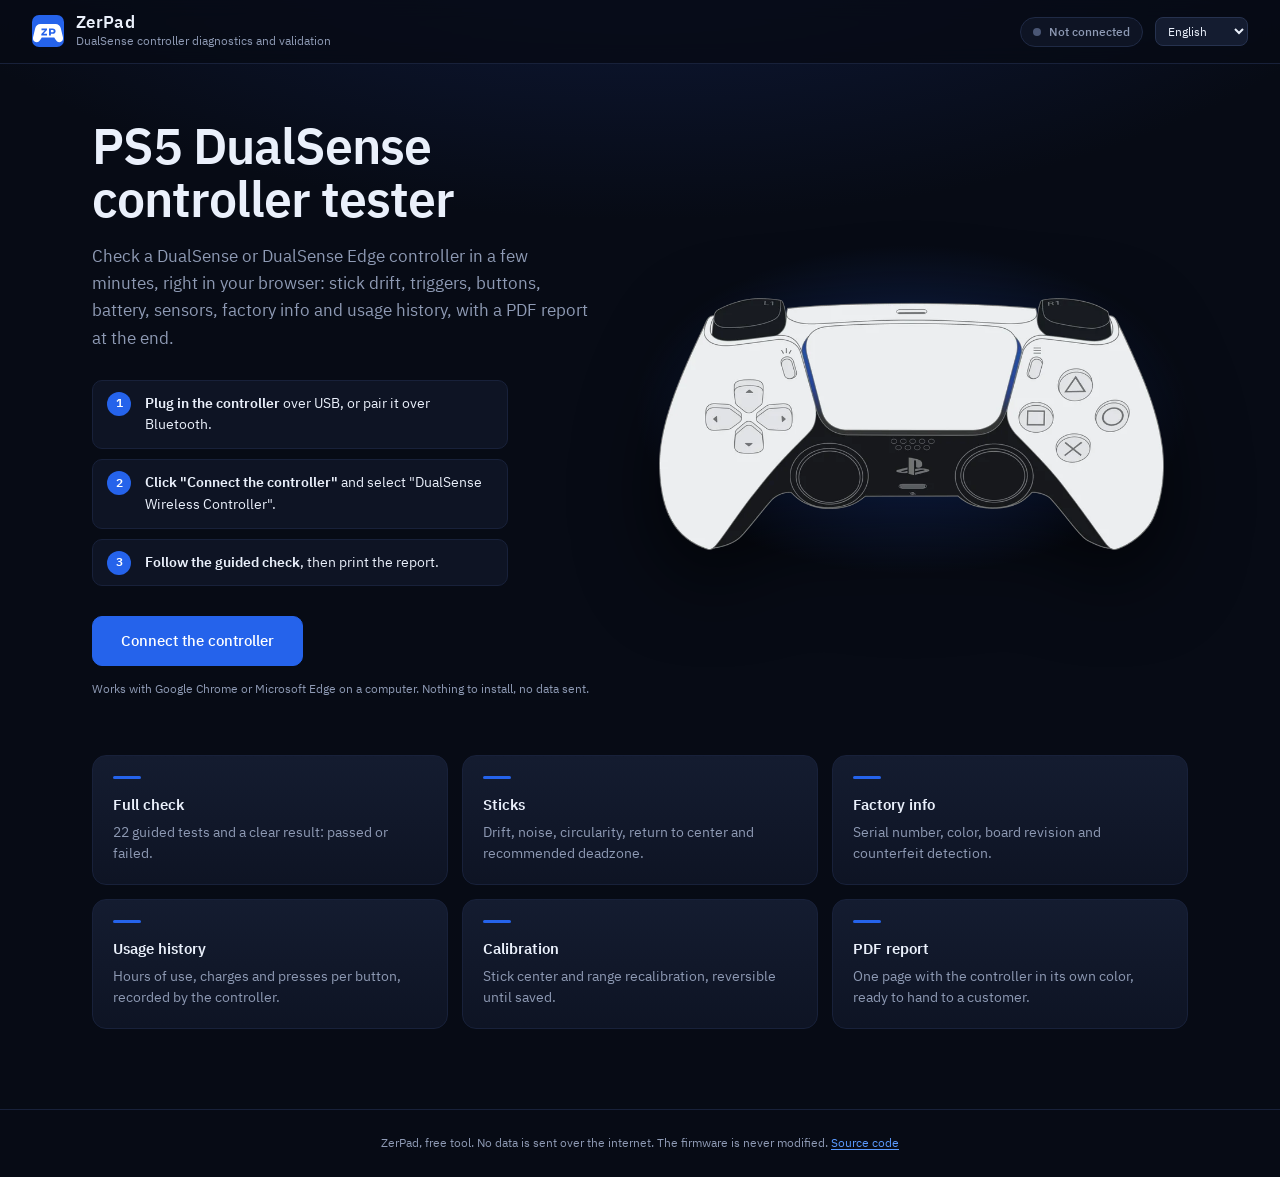
==== index.html @ 43927edc "Quick test for other controllers (Xbox, Switch Pro, generic) with their own button names, also in Ch" ====
<!doctype html>
<html lang="fr">
<head>
<meta charset="utf-8">
<meta name="viewport" content="width=device-width, initial-scale=1">
<title>ZerPad | Testeur de manette PS5 DualSense en ligne</title>
<meta name="description" content="Testez une manette PS5 DualSense ou DualSense Edge dans le navigateur : dérive des sticks (drift), gâchettes adaptatives, boutons, batterie, gyroscope, infos usine, historique d'usage, calibration et rapport PDF. Gratuit, sans installation.">
<meta name="theme-color" content="#070b15">
<link rel="canonical" href="https://anzher44.github.io/zerpad/">
<meta property="og:type" content="website">
<meta property="og:url" content="https://anzher44.github.io/zerpad/">
<meta property="og:title" content="ZerPad | Testeur de manette PS5 DualSense en ligne">
<meta property="og:description" content="Dérive des sticks, gâchettes, batterie, capteurs, infos usine, historique d'usage, calibration et rapport PDF, directement dans le navigateur.">
<meta property="og:image" content="https://anzher44.github.io/zerpad/og.png">
<meta property="og:locale" content="fr_FR">
<meta name="twitter:card" content="summary_large_image">
<script type="application/ld+json">
{
  "@context": "https://schema.org",
  "@type": "SoftwareApplication",
  "name": "ZerPad",
  "url": "https://anzher44.github.io/zerpad/",
  "description": "Browser tool to test, validate and recalibrate PS5 DualSense and DualSense Edge controllers: stick drift, adaptive triggers, buttons, battery, motion sensors, factory info, usage history and PDF report.",
  "applicationCategory": "UtilitiesApplication",
  "operatingSystem": "Windows, macOS, Linux, ChromeOS",
  "browserRequirements": "Google Chrome or Microsoft Edge with WebHID",
  "inLanguage": ["fr", "en"],
  "isAccessibleForFree": true,
  "offers": { "@type": "Offer", "price": "0", "priceCurrency": "EUR" },
  "license": "https://opensource.org/licenses/MIT",
  "codeRepository": "https://github.com/anzher44/zerpad"
}
</script>
<link rel="manifest" href="manifest.webmanifest">
<link rel="icon" href="icon.svg" type="image/svg+xml">
<link rel="apple-touch-icon" href="assets/icon-180.png">
<link rel="stylesheet" href="style.css">
<script>
// Hide the page until a non-French dictionary is applied, so the French text never flashes
(function () {
  var all = ['fr', 'en', 'es', 'de', 'it', 'pt'], l = null;
  try { l = localStorage.getItem('zerpad.lang') || localStorage.getItem('zherpad.lang'); } catch (e) { /* storage unavailable */ }
  if (all.indexOf(l) < 0) {
    l = 'en';
    var nav = navigator.languages && navigator.languages.length ? navigator.languages : [navigator.language || ''];
    for (var i = 0; i < nav.length; i++) { var c = String(nav[i]).slice(0, 2).toLowerCase(); if (all.indexOf(c) >= 0) { l = c; break; } }
  }
  if (l !== 'fr') {
    document.documentElement.classList.add('i18n-wait');
    setTimeout(function () { document.documentElement.classList.remove('i18n-wait'); }, 2000);
  }
})();
</script>
</head>
<body>
<header class="top">
  <div class="brand">
    <img class="logo" src="icon.svg" alt="" width="40" height="40">
    <div>
      <div class="name">ZerPad</div>
      <p class="sub">Diagnostic et validation de manette DualSense</p>
    </div>
  </div>
  <div class="conn">
    <span id="connStatus" class="pill off">Non connectée</span>
    <button id="btnConnect" class="primary">Connecter la manette</button>
    <select id="selLang" class="lang" aria-label="Langue / Language"></select>
    <button id="btnPowerOff" class="ghost" hidden>Éteindre</button>
    <button id="btnDisconnect" class="ghost" hidden>Déconnecter</button>
  </div>
</header>

<main>
<div id="unsupported" class="banner warn" hidden data-i18n-html>
  Votre navigateur ne gère pas <b>WebHID</b>. Ouvrez cette page avec <b>Google Chrome</b> ou <b>Microsoft Edge</b> (ordinateur).
</div>
<section id="quick" class="card quick" hidden>
  <h2 id="qTitle">Test rapide sans WebHID</h2>
  <p id="qDesc" class="small">Ce navigateur permet seulement un test simple : boutons, sticks, gâchettes et vibration. Pour les infos usine, la batterie, la calibration et l'historique d'usage, utilisez Chrome ou Edge sur ordinateur.</p>
  <p id="qStatus" class="qstatus"></p>
  <div class="qgrid">
    <div class="qcol"><canvas id="qStickL" class="qstick"></canvas><div class="small">Stick gauche <span id="qValL" class="mono"></span></div></div>
    <div class="qcol"><canvas id="qStickR" class="qstick"></canvas><div class="small">Stick droit <span id="qValR" class="mono"></span></div></div>
    <div class="qcol qtrig">
      <div class="small"><span id="qL2n">L2</span> <span id="qL2v" class="mono"></span></div><div class="qbar"><i id="qL2"></i></div>
      <div class="small"><span id="qR2n">R2</span> <span id="qR2v" class="mono"></span></div><div class="qbar"><i id="qR2"></i></div>
    </div>
  </div>
  <div id="qButtons" class="qbuttons"></div>
  <p id="qCount" class="small"></p>
  <p id="qCirc" class="small"></p>
  <div class="qactions">
    <button id="qDrift">Mesurer la dérive (3 s)</button>
    <button id="qRumble">Tester la vibration</button>
    <button id="qClear" class="ghost">Effacer les traces</button>
  </div>
  <p id="qDriftRes" class="small" aria-live="polite"></p>
  <p id="qRumbleRes" class="small" aria-live="polite"></p>
</section>
<section id="welcome">
  <div class="wl-main">
    <div class="wl-text">
      <h1>Testeur de manette PS5 DualSense</h1>
      <p class="lead">Vérifiez une manette DualSense ou DualSense Edge en quelques minutes, directement dans le navigateur : dérive des sticks, gâchettes, boutons, batterie, capteurs, infos usine et historique d'usage, avec un rapport PDF à la fin.</p>
      <ol class="steps">
        <li data-i18n-html><b>Branchez la manette</b> en USB, ou appairez-la en Bluetooth.</li>
        <li data-i18n-html><b>Cliquez sur « Connecter la manette »</b> et choisissez « DualSense Wireless Controller ».</li>
        <li data-i18n-html><b>Suivez le contrôle guidé</b>, puis imprimez le rapport.</li>
      </ol>
      <button id="btnConnect2" class="primary big">Connecter la manette</button>
      <p class="small">Fonctionne avec Google Chrome ou Microsoft Edge sur ordinateur. Rien à installer, aucune donnée envoyée.</p>
    </div>
    <img class="wl-img" src="assets/controllers/00.webp" alt="Manette DualSense" width="440" height="245">
  </div>
  <div class="features">
    <div><h2>Contrôle complet</h2><p>22 tests guidés et un verdict clair : validée ou non validée.</p></div>
    <div><h2>Sticks</h2><p>Dérive, bruit, circularité, retour au centre et zone morte conseillée.</p></div>
    <div><h2>Infos usine</h2><p>Numéro de série, couleur, carte mère et détection des contrefaçons.</p></div>
    <div><h2>Historique d'usage</h2><p>Heures d'utilisation, charges et appuis par bouton, enregistrés par la manette.</p></div>
    <div><h2>Calibration</h2><p>Recalibrage du centre et de l'amplitude des sticks, réversible jusqu'à la sauvegarde.</p></div>
    <div><h2>Rapport PDF</h2><p>Une page avec la manette dans sa couleur, prête à remettre à un client.</p></div>
  </div>
</section>
<div id="seenBefore" class="banner info" hidden></div>
<div id="cloneWarn" class="banner bad" hidden></div>
<div id="bthint" class="banner warn" hidden data-i18n-html>
  Connexion <b>Bluetooth</b> détectée : tout fonctionne sauf les tests audio (haut-parleur / micro), qui exigent l'USB.
</div>

<aside class="side">
<nav class="tabs" role="tablist">
  <button class="tab active" role="tab" aria-selected="true" aria-controls="tab-info" data-tab="info">Manette</button>
  <button class="tab" role="tab" aria-selected="false" aria-controls="tab-val" data-tab="val">Contrôle</button>
  <button class="tab" role="tab" aria-selected="false" aria-controls="tab-live" data-tab="live">Entrées</button>
  <button class="tab" role="tab" aria-selected="false" aria-controls="tab-out" data-tab="out">Sorties</button>
  <button class="tab" role="tab" aria-selected="false" aria-controls="tab-games" data-tab="games">Jeux</button>
  <button class="tab" role="tab" aria-selected="false" aria-controls="tab-cal" data-tab="cal">Calibration</button>
  <button class="tab tab-aside" role="tab" aria-selected="false" aria-controls="tab-raw" data-tab="raw">Données brutes</button>
</nav>
<div id="sideDev" class="side-dev" aria-live="polite"></div>
</aside>

<div class="workspace">
<!-- Infos -->
<section role="tabpanel" id="tab-info" class="panel active">
  <header class="ph"><span class="ph-n">01</span><h1>Manette</h1></header>
  <div class="card hero">
    <img id="padImg" class="hero-img idle" src="assets/controllers/00.webp" alt="" width="440" height="245">
    <div class="hero-info">
      <div id="h-model" class="hero-model">Aucune manette connectée</div>
      <div id="h-color" class="hero-color"></div>
      <dl id="h-facts" class="hero-facts"></dl>
      <button id="btnStartCheck" class="primary">Démarrer le contrôle</button>
    </div>
  </div>
  <div class="grid2">
    <div class="card">
      <h2>Identité de la manette</h2>
      <table class="kv" id="infoTable"><tbody>
        <tr><th>Modèle</th><td id="i-model">-</td></tr>
        <tr><th>Nom USB/BT</th><td id="i-name">-</td></tr>
        <tr><th>VID : PID</th><td id="i-vidpid">-</td></tr>
        <tr><th>Connexion</th><td id="i-conn">-</td></tr>
        <tr><th>Adresse MAC</th><td id="i-mac">-</td></tr>
        <tr><th>Version firmware</th><td id="i-fw">-</td></tr>
        <tr><th>Version mise à jour</th><td id="i-upd">-</td></tr>
        <tr><th>Version matérielle</th><td id="i-hw">-</td></tr>
        <tr><th>Date de compilation FW</th><td id="i-build">-</td></tr>
        <tr><th>Type FW / série SW</th><td id="i-fwtype">-</td></tr>
        <tr><th>Autres firmwares</th><td id="i-fwextra" class="mono small">-</td></tr>
      </tbody></table>
    </div>
    <div class="card">
      <h2>État en direct</h2>
      <table class="kv"><tbody>
        <tr><th>Batterie</th><td><div class="bat"><div id="batFill"></div></div> <span id="i-bat">-</span></td></tr>
        <tr><th>Charge</th><td id="i-charge">-</td></tr>
        <tr><th>Prise jack</th><td id="i-jack">-</td></tr>
        <tr><th>Port USB-C</th><td id="i-usb">-</td></tr>
        <tr><th>Fréquence des rapports</th><td id="i-rate">-</td></tr>
        <tr><th>Mode de rapport</th><td id="i-mode">-</td></tr>
        <tr><th>Horodatage capteurs</th><td id="i-ts">-</td></tr>
      </tbody></table>
      <h3>Calibration usine (IMU)</h3>
      <table class="kv small"><tbody id="calibBody"><tr><td>-</td></tr></tbody></table>
    </div>
  </div>
  <div class="grid2">
    <div class="card">
      <h2>Infos usine <span class="small">(lecture seule)</span></h2>
      <table class="kv"><tbody id="factoryBody"><tr><td class="small">Connectez une manette…</td></tr></tbody></table>
    </div>
    <div class="card">
      <h2>Historique d'usage <span class="small">(compteurs enregistrés dans la manette)</span></h2>
      <div id="telemetryBox" class="small">Connectez une manette…</div>
    </div>
  </div>
</section>

<!-- Inputs -->
<section role="tabpanel" id="tab-live" class="panel">
  <header class="ph"><span class="ph-n">03</span><h1>Entrées</h1></header>
  <div class="grid3">
    <div class="card">
      <h2>Boutons</h2>
      <div id="btnGrid" class="btngrid"></div>
      <p id="chatterTxt" class="small">Rebonds de boutons : aucun</p>
    </div>
    <div class="card">
      <h2>Sticks</h2>
      <div class="sticks">
        <figure><canvas id="cvL" width="220" height="220"></canvas><figcaption>Gauche <span id="txL" class="mono"></span></figcaption></figure>
        <figure><canvas id="cvR" width="220" height="220"></canvas><figcaption>Droit <span id="txR" class="mono"></span></figcaption></figure>
      </div>
      <button id="btnClearTrace" class="ghost small">Effacer les traces</button>
    </div>
    <div class="card">
      <h2>Gâchettes analogiques</h2>
      <div class="trig"><label>L2</label><div class="bar"><div id="barL2"></div></div><span id="valL2" class="mono">0</span></div>
      <div class="trig"><label>R2</label><div class="bar"><div id="barR2"></div></div><span id="valR2" class="mono">0</span></div>
      <h2>Capteurs de mouvement</h2>
      <table class="kv small mono"><tbody>
        <tr><th>Gyro X (°/s)</th><td id="gx">-</td></tr>
        <tr><th>Gyro Y (°/s)</th><td id="gy">-</td></tr>
        <tr><th>Gyro Z (°/s)</th><td id="gz">-</td></tr>
        <tr><th>Accél X (g)</th><td id="ax">-</td></tr>
        <tr><th>Accél Y (g)</th><td id="ay">-</td></tr>
        <tr><th>Accél Z (g)</th><td id="az">-</td></tr>
        <tr><th>|Accél| (g)</th><td id="amag">-</td></tr>
      </tbody></table>
      <canvas id="cvMotion" width="320" height="110" class="wide"></canvas>
    </div>
  </div>
  <div class="card">
    <h2>Pavé tactile</h2>
    <canvas id="cvTouch" width="960" height="540" class="touch"></canvas>
    <p class="mono small" id="touchTxt">-</p>
  </div>
</section>

<!-- Outputs -->
<section role="tabpanel" id="tab-out" class="panel">
  <header class="ph"><span class="ph-n">04</span><h1>Sorties</h1></header>
  <div class="grid3">
    <div class="card">
      <h2>Vibrations</h2>
      <p class="small">Choisissez un réglage. La vibration s'arrête seule après 10 s, avec « Arrêter » ou en cliquant de nouveau sur le réglage.</p>
      <div class="seg grid-btns" id="rumbleSet">
        <button data-rumble="255,255">Forte, les deux moteurs</button>
        <button data-rumble="140,140">Moyenne, les deux moteurs</button>
        <button data-rumble="70,70">Légère, les deux moteurs</button>
        <button data-rumble="pulse">Pulsations</button>
        <button data-rumble="255,0">Gauche seule (moteur fort)</button>
        <button data-rumble="0,255">Droite seule (moteur fin)</button>
        <button data-rumble="ramp" class="stop">Montée progressive (0 à 100 % en 5 s)</button>
        <button data-rumble="0,0" class="stop">Arrêter</button>
      </div>
      <p id="rumbleStatus" class="small"></p>
    </div>
    <div class="card">
      <h2>Barre lumineuse &amp; LED</h2>
      <h3>Barre lumineuse</h3>
      <div class="seg chips"><button class="chip" data-color="255,0,0" style="--c:#ff2a2a" title="Rouge"></button><button class="chip" data-color="255,90,0" style="--c:#ff6a00" title="Orange"></button><button class="chip" data-color="255,200,0" style="--c:#ffd000" title="Jaune"></button><button class="chip" data-color="0,255,40" style="--c:#20e050" title="Vert"></button><button class="chip" data-color="0,220,255" style="--c:#16d6ff" title="Cyan"></button><button class="chip" data-color="0,40,255" style="--c:#2a55ff" title="Bleu"></button><button class="chip" data-color="140,0,255" style="--c:#9b30ff" title="Violet"></button><button class="chip" data-color="255,0,140" style="--c:#ff2d9a" title="Rose"></button><button class="chip" data-color="255,255,255" style="--c:#ffffff" title="Blanc"></button><button class="chip off" data-color="0,0,0" title="Éteinte"></button><button class="cycle" data-color="cycle">Cycle de couleurs</button></div>
      <h3>LED joueur</h3>
      <div class="seg"><button data-pled="0">Éteintes</button><button data-pled="4">1</button><button data-pled="10">2</button><button data-pled="21">3</button><button data-pled="27">4</button><button data-pled="31">Toutes</button></div>
      <h3>Luminosité LED joueur</h3>
      <div class="seg"><button data-bright="0">Forte</button><button data-bright="1">Moyenne</button><button data-bright="2">Faible</button></div>
      <h3>LED micro</h3>
      <div class="seg"><button data-mute="0">Éteinte</button><button data-mute="1">Allumée</button><button data-mute="2">Clignotante</button></div>
    </div>
    <div class="card">
      <h2>Gâchettes adaptatives</h2>
      <p class="small">Choisissez la gâchette puis un effet, puis appuyez sur la gâchette pour le sentir.</p>
      <h3>Gâchette</h3>
      <div class="seg"><button data-side="L">L2</button><button data-side="R">R2</button><button data-side="B" class="sel" aria-pressed="true">Les deux</button></div>
      <h3>Effet</h3>
      <div class="seg grid-btns">
        <button data-fx="soft">Résistance légère</button>
        <button data-fx="hard">Résistance forte</button>
        <button data-fx="weapon">Point dur (arme)</button>
        <button data-fx="vibration">Vibration</button>
        <button data-fx="bow">Arc (tension puis relâche)</button>
        <button data-fx="galloping">Galop</button>
        <button data-fx="machine">Machine (alternance)</button>
        <button data-fx="rigid">Rigide maximum</button>
        <button data-fx="off" class="stop">Aucun</button>
      </div>
    </div>
  </div>
  <div class="card">
    <h2>Audio (USB uniquement)</h2>
    <div class="seg">
      <button id="btnToneSpk">Son de test : haut-parleur</button>
      <button id="btnToneHp">Son de test : casque</button>
    </div>
    <p class="small">Généré par la manette elle-même, sans réglage audio.</p>
    <div class="row wrap">
      <button id="btnMic">Écouter le micro</button>
      <div class="bar micbar"><div id="micLevel"></div></div>
      <span id="audioStatus" class="small"></span>
    </div>
  </div>
</section>

<!-- Validation -->
<section role="tabpanel" id="tab-val" class="panel">
  <header class="ph"><span class="ph-n">02</span><h1>Contrôle</h1></header>
  <div class="card verdict-card">
    <div>
      <h2>Verdict</h2>
      <div id="verdict" class="verdict none">Aucun test lancé</div>
      <p class="small" id="verdictDetail"></p>
      <div class="progress" aria-hidden="true"><div id="verdictBar"></div></div>
    </div>
    <div class="actions">
      <button id="btnNextTest" class="primary">Aller au test suivant</button>
      <button id="btnResetTests" class="ghost">Recommencer</button>
      <button id="btnCopySummary" class="ghost">Copier le résumé</button>
      <button id="btnExportJson" class="ghost">Exporter JSON</button>
      <button id="btnCompare" class="ghost">Comparer avec un rapport</button>
      <input type="file" id="compareFile" accept=".json,application/json" hidden>
      <button id="btnPrint" class="ghost">Rapport PDF / imprimer</button>
    </div>
  </div>
  <div class="card">
    <label class="row">Nom / référence de la manette (pour le rapport) <input type="text" id="unitLabel" placeholder="ex. Manette 12, client Dupont"></label>
    <label class="row">Notes <input type="text" id="unitNotes" placeholder="état visuel, remarques…"></label>
  </div>
  <div id="testList" class="tests"></div>
  <div id="compareCard" class="card" hidden>
    <h2>Comparaison avant / après</h2>
    <p id="compareInfo" class="small"></p>
    <table class="kv cmp"><tbody id="compareBody"></tbody></table>
  </div>
  <div class="card">
    <h2>Historique (ce navigateur)</h2>
    <div id="history" class="small">-</div>
  </div>
</section>

<!-- Games -->
<section role="tabpanel" id="tab-games" class="panel">
  <header class="ph"><span class="ph-n">05</span><h1>Jeux</h1></header>
  <p class="small intro">Trois petits jeux pour prendre en main la manette et vérifier les commandes en conditions réelles. Les records restent dans ce navigateur.</p>
  <div class="grid3">
    <div class="card game">
      <h2>Réflexes</h2>
      <p class="small">Un symbole s'affiche : appuyez sur le bouton correspondant le plus vite possible. La barre lumineuse passe au vert ou au rouge, la manette vibre à chaque erreur.</p>
      <canvas id="gReactCv"></canvas>
      <div class="row"><button id="gReactStart" class="primary">Jouer</button></div>
      <p id="gReactStatus" class="gstatus"></p>
      <p id="gReactBest" class="small"></p>
    </div>
    <div class="card game">
      <h2>Cible</h2>
      <p class="small">Suivez le cercle avec le stick. Score : part du temps passé dans la cible. Les LED joueur indiquent le temps écoulé.</p>
      <canvas id="gTrackCv"></canvas>
      <div class="row"><button id="gTrackStart" class="primary">Jouer</button>
        <label class="row">Stick <select id="gTrackStick"><option value="L">Gauche</option><option value="R">Droit</option></select></label></div>
      <p id="gTrackStatus" class="gstatus"></p>
      <p id="gTrackBest" class="small"></p>
    </div>
    <div class="card game">
      <h2>Dosage</h2>
      <p class="small">Maintenez la gâchette dans la zone verte malgré la résistance de la gâchette adaptative. Un exercice de précision sur toute la course.</p>
      <canvas id="gDoseCv"></canvas>
      <div class="row"><button id="gDoseStart" class="primary">Jouer</button>
        <label class="row">Gâchette <select id="gDoseTrig"><option value="r2">R2</option><option value="l2">L2</option></select></label></div>
      <p id="gDoseStatus" class="gstatus"></p>
      <p id="gDoseBest" class="small"></p>
    </div>
  </div>
</section>

<!-- Calibration -->
<section role="tabpanel" id="tab-cal" class="panel">
  <header class="ph"><span class="ph-n">06</span><h1>Calibration</h1></header>
  <div class="card">
    <h2>Recalibration des sticks</h2>
    <p class="small" data-i18n-html>Corrige un <b>centre décalé</b> (dérive d'origine électrique) et une <b>amplitude incomplète</b>, comme le fait l'usine.
      Une calibration ne répare pas un stick physiquement usé ou sale : si la dérive revient, le module stick doit être nettoyé ou remplacé.</p>
    <div class="banner warn" data-i18n-html>
      Attention, cette opération écrit dans la manette. Les résultats restent <b>temporaires</b> (perdus à l'extinction) tant que vous ne cliquez pas
      sur « Sauvegarder définitivement ». Ne débranchez pas la manette pendant une étape. Utilisation à vos risques.
    </div>
    <h3>Conditions</h3>
    <ul id="calReq" class="reqs"><li class="small">Connectez une manette…</li></ul>
    <div class="row wrap">
      <button id="calRefresh" class="ghost small">Revérifier</button>
      <label class="row"><input type="checkbox" id="calAck"> J'ai compris : je ne débrancherai pas la manette pendant la calibration.</label>
    </div>
  </div>
  <div class="grid2">
    <div class="card">
      <h2>Mesure du centre</h2>
      <div class="sticks">
        <figure><canvas id="cvCalL" width="200" height="200"></canvas><figcaption>Gauche <span id="calTxL" class="mono"></span></figcaption></figure>
        <figure><canvas id="cvCalR" width="200" height="200"></canvas><figcaption>Droit <span id="calTxR" class="mono"></span></figcaption></figure>
      </div>
      <table class="kv small"><tbody id="calCompare"><tr><td>Aucune mesure.</td></tr></tbody></table>
      <button id="calMeasure" class="ghost">Mesurer le centre (sticks lâchés)</button>
    </div>
    <div class="card">
      <h2>Étapes</h2>
      <div id="calStep" class="calstep">Choisissez une calibration.</div>
      <div id="calActions" class="tact"></div>
      <h3>Changements</h3>
      <p id="calState" class="small">Aucun changement en cours.</p>
      <div class="tact">
        <button id="calSave" class="primary" disabled>Sauvegarder définitivement</button>
        <button id="calCancel" class="ghost" disabled>Annuler (redémarrer la manette)</button>
      </div>
    </div>
  </div>
</section>

<!-- Raw -->
<section role="tabpanel" id="tab-raw" class="panel">
  <header class="ph"><span class="ph-n">07</span><h1>Données brutes</h1></header>
  <div class="card">
    <h2>Dernier rapport d'entrée</h2>
    <pre id="rawInput" class="hex" tabindex="0">-</pre>
  </div>
  <div class="card">
    <h2>Rapports de fonctionnalité (feature reports)</h2>
    <pre id="rawFeature" class="hex" tabindex="0">-</pre>
  </div>
  <div class="card">
    <h2>Journal</h2>
    <pre id="log" class="hex log"></pre>
  </div>
</section>
</div>
</main>

<!-- Printable report -->
<section id="printReport" class="print-only"></section>

<footer class="foot small">
  ZerPad, outil libre. Aucune donnée n'est envoyée sur internet. Le firmware n'est jamais modifié.
  <a href="https://github.com/anzher44/zerpad">Code source</a>
</footer>

<script src="i18n.js"></script>
<script>I18N.init();</script>
<script src="dualsense.js"></script>
<script src="app.js"></script>
<script src="calibration.js"></script>
<script src="games.js"></script>
<script src="quick.js"></script>
</body>
</html>
---- style.css ----
/* ZerPad, console style: night blue background, bright blue highlights, the controller in the spotlight.
   Fonts: IBM Plex Sans and IBM Plex Mono (SIL Open Font License), served from assets/fonts. */
@font-face { font-family: "Plex Sans"; src: url(assets/fonts/plex-sans-400.woff2) format("woff2"); font-weight: 400; font-display: swap; }
@font-face { font-family: "Plex Sans"; src: url(assets/fonts/plex-sans-500.woff2) format("woff2"); font-weight: 500; font-display: swap; }
@font-face { font-family: "Plex Sans"; src: url(assets/fonts/plex-sans-600.woff2) format("woff2"); font-weight: 600 700; font-display: swap; }
@font-face { font-family: "Plex Mono"; src: url(assets/fonts/plex-mono-400.woff2) format("woff2"); font-weight: 400; font-display: swap; }
@font-face { font-family: "Plex Mono"; src: url(assets/fonts/plex-mono-500.woff2) format("woff2"); font-weight: 500 700; font-display: swap; }

:root {
  --bg: #070b15; --panel: #0e1424; --panel2: #141c30; --text: #eaf0fb; --muted: #8e9ab4; --line: #1f2a45; --line2: #18213a;
  --accent: #5b9bff; --accent-fill: #2563eb; --on-accent: #ffffff; --accent2: #38d6c4; --glow: #2f6bff;
  --ok: #3ddc84; --okbg: #3ddc841c; --bad: #ff5d6c; --badbg: #ff5d6c1c; --warn: #ffb84d; --warnbg: #ffb84d1a; --infobg: #2f6bff1f;
  --btn-bg: #141c30; --btn-hover: #1b2540; --btn-border: #26324f; --primary: #2563eb; --primary-hover: #2f6bff; --on-primary: #ffffff;
  --font: "Plex Sans", -apple-system, "Segoe UI", Roboto, Helvetica, Arial, sans-serif;
  --mono: "Plex Mono", ui-monospace, SFMono-Regular, Menlo, Consolas, monospace;
  --c1: #ff5d6c; --c2: #3ddc84; --c3: #5b9bff;
  color-scheme: dark;
}

* { box-sizing: border-box; }
html.i18n-wait body { visibility: hidden; }
body { margin: 0; color: var(--text); font: 14px/1.55 var(--font); -webkit-font-smoothing: antialiased;
  background: radial-gradient(1200px 600px at 50% -200px, #12204a 0%, transparent 70%), var(--bg); background-attachment: fixed; min-height: 100vh; }
.mono, pre { font-family: var(--mono); font-size: 12px; }
.small { font-size: 12px; color: var(--muted); }
h1, h2, h3 { font-weight: 600; margin: 0; }
h3 { font-size: 13px; margin: 18px 0 8px; }
a { color: var(--accent); text-decoration: underline; text-underline-offset: .2em; }
a:hover { color: #8cb8ff; }
::selection { background: var(--accent-fill); color: #fff; }

/* Buttons and fields */
button { font: inherit; font-size: 13px; font-weight: 500; line-height: 20px; padding: 7px 16px; border-radius: 8px; cursor: pointer;
  color: var(--text); background: var(--btn-bg); border: 1px solid var(--btn-border); white-space: nowrap; transition: background .15s, border-color .15s, box-shadow .15s; }
button:hover:not(:disabled) { background: var(--btn-hover); border-color: #34446a; }
button:active:not(:disabled) { transform: translateY(1px); }
button:disabled { color: var(--muted); cursor: not-allowed; opacity: .5; }
button:focus-visible, .tab:focus-visible, select:focus-visible { outline: 2px solid var(--accent); outline-offset: 2px; }
button.primary { color: var(--on-primary); background: var(--primary); border-color: var(--primary); }
button.primary:hover:not(:disabled) { background: var(--primary-hover); border-color: var(--primary-hover); }
button.ghost { background: transparent; }
button.ok { color: var(--ok); border-color: #3ddc8466; }
button.bad { color: var(--bad); border-color: #ff5d6c66; }
button.small { font-size: 12px; line-height: 18px; padding: 3px 10px; }
button.big { font-size: 15px; line-height: 24px; padding: 12px 28px; border-radius: 10px; }
input[type=text], select { font: inherit; font-size: 13px; line-height: 20px; padding: 7px 12px; border-radius: 8px; color: var(--text);
  background: var(--panel2); border: 1px solid var(--btn-border); }
input[type=text]::placeholder { color: #66728c; }
input[type=text]:focus, select:focus { outline: none; border-color: var(--accent); box-shadow: 0 0 0 3px #2f6bff33; }
input[type=text] { flex: 1; min-width: 0; }
input[type=range], input[type=checkbox] { accent-color: var(--accent-fill); }

/* Header */
.top { display: flex; flex-wrap: wrap; gap: 12px; align-items: center; justify-content: space-between; padding: 12px 32px; min-height: 64px;
  background: #070b15cc; backdrop-filter: blur(10px); border-bottom: 1px solid var(--line2); position: sticky; top: 0; z-index: 5; }
.brand { display: flex; gap: 12px; align-items: center; min-width: 0; }
.logo { width: 32px; height: 32px; flex: none; }
.name { font-size: 17px; font-weight: 600; line-height: 1.2; letter-spacing: .02em; }
.sub { margin: 0; font-size: 12px; color: var(--muted); }
.conn { display: flex; gap: 10px; align-items: center; flex-wrap: wrap; }
#btnConnect { display: none; }
.pill { display: inline-flex; align-items: center; gap: 8px; white-space: nowrap; font-size: 12px; font-weight: 500; line-height: 18px;
  padding: 5px 12px; border: 1px solid var(--line); border-radius: 999px; color: var(--muted); background: var(--panel); margin-right: 2px; }
.pill::before { content: ""; width: 8px; height: 8px; border-radius: 50%; background: #4a5674; flex: none; }
.pill.on { color: var(--text); border-color: #3ddc8440; }
.pill.on::before { background: var(--ok); }
select.lang { font-size: 12px; line-height: 18px; padding: 5px 8px; }

/* Messages */
.banner { margin: 16px 32px 0; padding: 12px 16px; border-radius: 10px; border: 1px solid #2f6bff55; background: var(--infobg); font-size: 13px; }
.banner.warn { border-color: #ffb84d55; background: var(--warnbg); }
.banner.bad { border-color: #ff5d6c66; background: var(--badbg); }
.lang-offer { display: flex; flex-wrap: wrap; align-items: center; gap: 8px 12px; }
.lang-offer span { flex: 1; min-width: 200px; }

/* Welcome screen, until a controller is connected */
body:not(.connected) .side, body:not(.connected) .workspace { display: none; }
body.connected #welcome { display: none; }
#welcome { max-width: 1160px; margin: 0 auto; padding: 56px 32px 48px; }
.wl-main { display: grid; grid-template-columns: minmax(0, 1fr) minmax(0, 1.1fr); gap: 40px; align-items: center; }
#welcome h1 { font-size: 50px; line-height: 1.05; letter-spacing: -.02em; margin: 0 0 18px; }
.lead { font-size: 17px; line-height: 1.6; color: var(--muted); margin: 0 0 28px; max-width: 52ch; }
.steps { list-style: none; counter-reset: step; margin: 0 0 30px; padding: 0; display: grid; gap: 10px; max-width: 52ch; }
.steps li { counter-increment: step; position: relative; padding: 12px 14px 12px 52px; border-radius: 10px; background: var(--panel); border: 1px solid var(--line2); font-size: 14px; }
.steps li::before { content: counter(step); position: absolute; left: 14px; top: 11px; width: 24px; height: 24px; border-radius: 50%;
  background: var(--accent-fill); color: #fff; font-size: 12px; font-weight: 600; display: grid; place-items: center; }
.wl-text .small { margin: 14px 0 0; }
/* The controller in the spotlight */
.wl-img { width: 100%; height: auto; padding: 24px; filter: drop-shadow(0 30px 40px #000a);
  background: radial-gradient(closest-side, #2f6bff80, #2f6bff26 55%, transparent 100%); }
.features { display: grid; grid-template-columns: repeat(3, 1fr); gap: 14px; margin-top: 56px; }
.features > div { padding: 20px; border-radius: 14px; background: linear-gradient(180deg, var(--panel2), var(--panel)); border: 1px solid var(--line2); }
.features h2 { font-size: 15px; margin-bottom: 6px; }
.features h2::before { content: ""; display: block; width: 28px; height: 3px; border-radius: 2px; background: var(--accent-fill); margin-bottom: 14px; }
.features p { margin: 0; font-size: 13.5px; color: var(--muted); }

/* Menu bar under the header, like a console home screen */
.side { position: sticky; top: 64px; z-index: 4; background: #070b15e6; backdrop-filter: blur(10px); border-bottom: 1px solid var(--line2); }
.tabs { display: flex; gap: 4px; padding: 8px 32px; overflow-x: auto; scrollbar-width: none; max-width: 1344px; margin: 0 auto; }
.tab { flex: none; font-size: 14px; font-weight: 500; line-height: 20px; padding: 8px 16px; color: var(--muted); background: none; border: 1px solid transparent; border-radius: 999px; }
.tab:hover:not(:disabled) { color: var(--text); background: var(--panel); border-color: transparent; }
.tab.active { color: #fff; background: var(--panel2); border-color: #2f6bff66; }
.tab-aside { margin-left: auto; }
.side-dev { display: none; }

.workspace { padding: 28px 32px 32px; max-width: 1344px; margin: 0 auto; }
.panel { display: none; }
.panel.active { display: block; }
.ph { margin-bottom: 20px; }
.ph-n { display: none; }
.ph h1 { font-size: 28px; line-height: 1.15; letter-spacing: -.01em; }

/* Panels */
.card { background: var(--panel); border: 1px solid var(--line2); border-radius: 14px; padding: 20px; margin-bottom: 16px; min-width: 0; }
.card > h2:first-child { font-size: 15px; margin: 0 0 16px; }
.card > h2:first-child .small { font-weight: 400; }
.card > h2:not(:first-child) { font-size: 15px; margin: 24px 0 12px; }
.grid2, .grid3 { display: grid; gap: 16px; margin-bottom: 16px; align-items: start; }
.grid2 { grid-template-columns: repeat(auto-fit, minmax(min(360px, 100%), 1fr)); }
.grid3 { grid-template-columns: repeat(auto-fit, minmax(min(300px, 100%), 1fr)); }
.grid2 > .card, .grid3 > .card { margin-bottom: 0; }

table.kv { width: 100%; border-collapse: collapse; font-size: 13.5px; }
table.kv th { text-align: left; font-weight: 400; color: var(--muted); padding: 8px 16px 8px 0; white-space: nowrap; vertical-align: top; width: 1%; }
table.kv td { padding: 8px 0; overflow-wrap: anywhere; font-variant-numeric: tabular-nums; }
table.kv td.mono { font-size: 12.5px; }
table.kv tr + tr th, table.kv tr + tr td { border-top: 1px solid var(--line2); }
table.kv.small th, table.kv.small td { padding: 4px 12px 4px 0; font-size: 12px; }
#history table.kv td { padding: 8px 12px 8px 0; }

.bat { display: inline-block; width: 40px; height: 14px; border: 1.5px solid #6c7896; border-radius: 4px; vertical-align: -2px; margin-right: 8px; padding: 2px; position: relative; }
.bat::after { content: ""; position: absolute; right: -4px; top: 3px; width: 2px; height: 5px; background: #6c7896; border-radius: 0 1px 1px 0; }
.bat div { height: 100%; background: var(--ok); width: 0; border-radius: 1px; }
.bat div.low { background: var(--bad); }

/* Controller header */
.hero { display: grid; grid-template-columns: minmax(0, 460px) minmax(0, 1fr); gap: 32px; align-items: center; padding: 24px 32px;
  background: radial-gradient(500px 300px at 22% 50%, #2f6bff33, transparent 70%), linear-gradient(180deg, var(--panel2), var(--panel)); }
.hero-img { width: 100%; height: auto; filter: drop-shadow(0 24px 30px #000b); transition: opacity .2s, filter .2s; }
.hero-img.idle { opacity: .35; filter: grayscale(1); }
.hero-info { min-width: 0; }
.hero-model { font-size: 32px; font-weight: 600; line-height: 1.1; letter-spacing: -.01em; }
.hero-color { color: var(--accent); font-weight: 500; margin: 6px 0 20px; }
.hero-facts { display: grid; grid-template-columns: repeat(auto-fill, minmax(min(150px, 100%), 1fr)); gap: 10px; margin: 0; }
.hero-facts div { padding: 10px 12px; border-radius: 10px; background: #0a1020; border: 1px solid var(--line2); }
.hero-facts dt { font-size: 11px; color: var(--muted); margin-bottom: 2px; }
.hero-facts dd { margin: 0; font-weight: 600; font-variant-numeric: tabular-nums; overflow-wrap: anywhere; }
#btnStartCheck { margin-top: 22px; font-size: 15px; padding: 10px 24px; border-radius: 10px; }

/* Inputs */
.btngrid { display: grid; grid-template-columns: repeat(4, 1fr); gap: 8px; }
.btn { text-align: center; padding: 10px 2px; border-radius: 10px; border: 1px solid var(--line); background: var(--panel2); font-size: 13px; font-weight: 500;
  user-select: none; color: var(--muted); transition: background .06s, box-shadow .06s; }
.btn.on { background: var(--accent-fill); color: #fff; border-color: var(--accent); }
.sticks { display: flex; gap: 16px; flex-wrap: wrap; justify-content: center; }
.sticks figure { margin: 0; text-align: center; }
.sticks canvas { width: 180px; max-width: 42vw; height: auto; border-radius: 50%; background: radial-gradient(circle, #16203a, #0b1120); border: 1px solid var(--line); }
figcaption { font-size: 12px; color: var(--muted); margin-top: 6px; }
.trig { display: flex; align-items: center; gap: 12px; margin-bottom: 12px; }
.trig label { width: 24px; font-weight: 600; }
.bar { flex: 1; height: 8px; background: #0a1020; border: 1px solid var(--line); border-radius: 999px; overflow: hidden; }
.bar div { height: 100%; width: 0; background: var(--accent-fill); }
.trig span { min-width: 34px; text-align: right; }
canvas.wide { width: 100%; height: auto; background: #0a1020; border: 1px solid var(--line); border-radius: 10px; margin-top: 8px; }
canvas.touch { width: 100%; max-width: 720px; display: block; margin: 0 auto; height: auto; border-radius: 16px; border: 1px solid var(--line); }

/* Outputs */
.row { display: flex; align-items: center; gap: 12px; margin: 10px 0; }
.row.wrap { flex-wrap: wrap; }
.row input[type=range] { flex: 1; min-width: 80px; }
.row span.mono { width: 34px; text-align: right; }
.leds { display: inline-flex; gap: 8px; }
.leds input { width: 16px; height: 16px; }
.trigfx label { display: flex; align-items: center; gap: 8px; margin: 10px 0; }
.micbar { max-width: 240px; min-width: 120px; }
.micbar div { background: var(--ok); }

/* Output presets */
.seg { display: flex; flex-wrap: wrap; gap: 6px; }
.seg button.sel { color: #fff; background: var(--accent-fill); border-color: var(--accent-fill); }
.grid-btns { display: grid; grid-template-columns: 1fr 1fr; }
.grid-btns button { white-space: normal; text-align: left; }
.grid-btns .stop { grid-column: 1 / -1; text-align: center; }
.chips { align-items: center; }
.chip { width: 32px; height: 32px; padding: 0; border-radius: 50%; background: var(--c); border: 2px solid #ffffff26; }
.chip:hover:not(:disabled) { background: var(--c); border-color: #ffffff80; }
.chip.off { background: #000; border-color: #ffffff40; }
.chip.off:hover:not(:disabled) { background: #000; }
.seg .chip.sel { background: var(--c); border-color: #fff; box-shadow: 0 0 0 2px var(--accent-fill); }
.seg .chip.off.sel { background: #000; }
.chips .cycle { margin-left: 4px; }
#tab-out h3 { color: var(--muted); font-weight: 500; font-size: 12px; margin: 16px 0 8px; }
#tab-out h3:first-of-type { margin-top: 0; }

/* Games */
.intro { margin: -10px 0 18px; font-size: 14px; }
.game { display: flex; flex-direction: column; }
.game > p.small:first-of-type { min-height: 54px; margin-top: 0; }
.game canvas { display: block; width: 100%; height: 220px; margin: 4px 0 14px; border: 1px solid var(--line); border-radius: 12px; background: #0a1020; }
.game .row { flex-wrap: wrap; gap: 12px; }
.game .gstatus { min-height: 21px; margin: 12px 0 0; font-weight: 600; }
.game .gstatus + .small { margin: 2px 0 0; }

/* Check */
.verdict-card { display: flex; flex-wrap: wrap; justify-content: space-between; gap: 20px; align-items: center;
  background: linear-gradient(180deg, var(--panel2), var(--panel)); }
.verdict-card h2 { font-size: 13px; color: var(--muted); font-weight: 500; }
.verdict { display: inline-flex; align-items: center; gap: 10px; font-size: 26px; font-weight: 600; line-height: 1.2; margin: 6px 0; color: var(--muted); }
.verdict::before { content: ""; width: 12px; height: 12px; border-radius: 50%; flex: none; background: currentColor; }
.verdict.ok { color: var(--ok); }
.verdict.bad { color: var(--bad); }
.verdict.partial { color: var(--warn); }
.verdict.none::before { background: none; box-shadow: none; border: 2px solid currentColor; }
.verdict-card .small { font-size: 13px; margin: 0; max-width: 70ch; }
.progress { height: 6px; background: #0a1020; border-radius: 999px; overflow: hidden; margin: 12px 0 0; max-width: 420px; border: 1px solid var(--line2); }
.progress > div { height: 100%; background: var(--accent-fill); transition: width .3s; }
.progress > div.bad { background: var(--bad); box-shadow: none; }
.actions { display: flex; gap: 8px; flex-wrap: wrap; }

.tests { display: grid; gap: 10px; margin-bottom: 16px; }
.tests > .card { margin: 0; }
.test { padding: 16px 20px; border-radius: 12px; background: var(--panel); border: 1px solid var(--line2); min-width: 0; transition: border-color .15s; }
.test.running { border-color: #2f6bff66; }
.test.current { border-color: #2f6bff99; }
.test.pass { border-color: #3ddc8433; }
.test.fail { border-color: #ff5d6c55; }
.test.skip { opacity: .55; }
.thead { display: flex; align-items: center; gap: 12px; }
.thead h3 { flex: 1; margin: 0; font-size: 15px; }
.thead small { color: var(--muted); font-weight: 400; font-size: 12px; }
.num { display: grid; place-items: center; width: 28px; height: 28px; border-radius: 50%; flex: none; background: var(--panel2); border: 1px solid var(--line);
  color: var(--muted); font-size: 12px; font-weight: 600; font-variant-numeric: tabular-nums; }
.test.current .num { background: var(--accent-fill); border-color: var(--accent-fill); color: #fff; }
.test.pass .num { background: #3ddc8422; border-color: #3ddc8466; color: var(--ok); }
.test.fail .num { background: #ff5d6c22; border-color: #ff5d6c66; color: var(--bad); }
.badge { display: inline-block; font-size: 11.5px; font-weight: 600; line-height: 18px; padding: 2px 10px; border-radius: 999px; color: var(--muted); background: var(--panel2); white-space: nowrap; }
.badge.running { color: #fff; background: var(--accent-fill); }
.badge.pass { color: #062b16; background: var(--ok); }
.badge.fail { color: #fff; background: #e5414f; }
.test > p.small { margin: 6px 0 0 40px; font-size: 13.5px; max-width: 95ch; }
.detail { margin: 10px 0 0 40px; color: var(--text); padding: 8px 12px; border-radius: 8px; background: #0a1020; border: 1px solid var(--line2); }
.detail:empty { display: none; }
.tact { display: flex; gap: 8px; flex-wrap: wrap; margin: 12px 0 0 40px; }

pre.hex { background: #0a1020; padding: 14px 16px; border-radius: 10px; overflow-x: auto; margin: 0; line-height: 1.5; border: 1px solid var(--line2); color: #b9c6e3; }
pre.log { max-height: 260px; overflow-y: auto; white-space: pre-wrap; }
.foot { padding: 24px 32px; font-size: 12px; color: var(--muted); border-top: 1px solid var(--line2); margin-top: 32px; text-align: center; }

/* Calibration */
.reqs { list-style: none; padding: 0; margin: 0 0 12px; }
.reqs li { padding: 8px 0; border-top: 1px solid var(--line2); }
.reqs li:first-child { border-top: none; }
.reqs li.bad { color: var(--bad); }
.calstep { background: #0a1020; border: 1px solid #2f6bff44; border-radius: 12px; padding: 16px; margin-bottom: 12px; min-height: 72px; }
.calstep b.big { font-size: 16px; display: block; margin-bottom: 4px; }

.txt-ok { color: var(--ok); }
.txt-bad { color: var(--bad); }
.presses { display: flex; flex-wrap: wrap; gap: 6px; }
.presses span { font-size: 12px; line-height: 18px; padding: 3px 10px; border-radius: 999px; background: var(--panel2); border: 1px solid var(--line); }
.presses span b { font-weight: 600; margin-right: 6px; color: var(--accent); }

/* Printed report: one A4 page */
.print-only { display: none; }
@page { size: A4; margin: 11mm 12mm; }
@media print {
  body { background: #fff; color: #111; -webkit-print-color-adjust: exact; print-color-adjust: exact; font-size: 9.5px; line-height: 1.35; }
  .top, .banner, .tabs, main, .foot { display: none !important; }
  .print-only { display: block; }
  .print-only h2 { font-size: 10.5px; font-weight: 700; text-transform: uppercase; letter-spacing: .06em; color: #333; margin: 12px 0 4px; padding-bottom: 3px; border-bottom: 1.5px solid #111; }
  .print-only table { width: 100%; border-collapse: collapse; }
  .print-only th, .print-only td { padding: 2.5px 5px 2.5px 0; text-align: left; vertical-align: top; border-bottom: .5px solid #d4d4d4; }
  .print-only th { font-weight: 400; color: #555; width: 40%; }
  .rp-head { display: flex; justify-content: space-between; align-items: flex-end; padding-bottom: 8px; border-bottom: 2.5px solid #111; }
  .rp-brand { display: flex; align-items: center; gap: 8px; }
  .rp-brand img { width: 26px; height: 26px; border-radius: 5px; }
  .rp-brand b { display: block; font-size: 15px; }
  .rp-brand span { font-size: 11px; color: #444; }
  .rp-meta { text-align: right; font-size: 9px; color: #444; }
  .rp-meta b { color: #111; font-size: 10px; }
  .rp-top { display: flex; align-items: center; gap: 18px; margin: 10px 0 2px; }
  .rp-pad { width: 62mm; height: auto; flex: none; }
  .rp-verdict { flex: 1; border-left: 4px solid #777; padding: 4px 0 4px 12px; }
  .rp-verdict span { font-size: 9px; text-transform: uppercase; letter-spacing: .08em; color: #555; }
  .rp-verdict strong { display: block; font-size: 22px; margin: 1px 0 3px; }
  .rp-verdict p { margin: 0; color: #333; }
  .rp-verdict .rp-count { margin-top: 4px; font-weight: 600; }
  .rp-verdict.ok { border-color: #1d7a4c; } .rp-verdict.ok strong { color: #1d7a4c; }
  .rp-verdict.bad { border-color: #b3261e; } .rp-verdict.bad strong { color: #b3261e; }
  .rp-verdict.partial { border-color: #8f6200; } .rp-verdict.partial strong { color: #8f6200; }
  .rp-cols { display: grid; grid-template-columns: 1fr 1fr; gap: 18px; }
  .rp-tests th { width: auto; font-weight: 600; color: #333; border-bottom: 1px solid #111; }
  .rp-tests .n { width: 14px; color: #777; }
  .rp-tests .st { width: 52px; font-weight: 700; }
  .rp-tests tr.pass .st { color: #1d7a4c; }
  .rp-tests tr.fail .st { color: #b3261e; }
  .rp-tests tr.pending .st, .rp-tests tr.skip .st { color: #888; }
  .rp-tests .dt { font-size: 8.5px; color: #333; }
  .rp-tests i { color: #777; font-style: normal; }
  .rp-tests tr { break-inside: avoid; }
  .rp-notes { margin: 8px 0 0; }
  .rp-scope p { margin: 0; font-size: 8.5px; color: #333; text-align: justify; }
  .rp-foot { margin: 8px 0 0; font-size: 8px; color: #777; }
}

@media (max-width: 960px) {
  .wl-main { grid-template-columns: 1fr; gap: 12px; }
  .wl-img { order: -1; max-width: 560px; justify-self: center; }
  #welcome h1 { font-size: 38px; }
  .hero { grid-template-columns: 1fr; gap: 8px; padding: 20px; }
  .hero-img { max-width: 420px; justify-self: center; }
  .features { grid-template-columns: 1fr 1fr; }
}
@media (max-width: 640px) {
  .top { position: static; padding: 10px 16px; }
  .side { top: 0; }
  .tabs { padding: 8px 16px; }
  .workspace { padding: 20px 16px; }
  .banner { margin-left: 16px; margin-right: 16px; }
  #welcome { padding: 28px 16px; }
  #welcome h1 { font-size: 31px; }
  .lead { font-size: 15.5px; }
  .features { grid-template-columns: 1fr; }
  .btngrid { grid-template-columns: repeat(3, 1fr); }
  .ph h1 { font-size: 23px; }
  .test { padding: 14px; }
  .test > p.small, .detail, .tact { margin-left: 0; }
  .top .sub { display: none; }
  .conn { width: 100%; flex-wrap: nowrap; }
  .conn button { font-size: 12px; padding: 5px 10px; }
  .conn .pill { overflow: hidden; text-overflow: ellipsis; min-width: 0; flex: 0 1 auto; }
  .verdict { font-size: 22px; }
  label.row { flex-wrap: wrap; }
  label.row input[type=text] { flex-basis: 100%; }
}

/* Quick test (Gamepad API) */
.quick { margin: 16px 32px 0; }
.qstatus { font-size: 13px; margin: 8px 0 14px; }
.qgrid { display: grid; grid-template-columns: repeat(auto-fit, minmax(min(160px, 100%), 1fr)); gap: 16px; align-items: center; }
.qcol { text-align: center; min-width: 0; }
.qstick { width: 100%; max-width: 180px; aspect-ratio: 1; display: block; margin: 0 auto 6px; }
.qtrig { text-align: left; }
.qbar { height: 10px; border-radius: 5px; background: var(--line2); margin: 4px 0 12px; overflow: hidden; }
.qbar i { display: block; height: 100%; width: 0; background: var(--primary); }
.qbuttons { display: flex; flex-wrap: wrap; gap: 6px; margin: 16px 0 6px; }
.qbtn { min-width: 40px; padding: 5px 9px; border: 1px solid var(--line2); border-radius: 8px; font-size: 13px; text-align: center; color: var(--muted); }
.qbtn.seen { color: var(--text); border-color: var(--primary); }
.qbtn.on { background: var(--primary); color: #fff; }
.qactions { display: flex; flex-wrap: wrap; gap: 8px; margin-top: 10px; }
@media (max-width: 640px) { .quick { margin: 12px 16px 0; } }
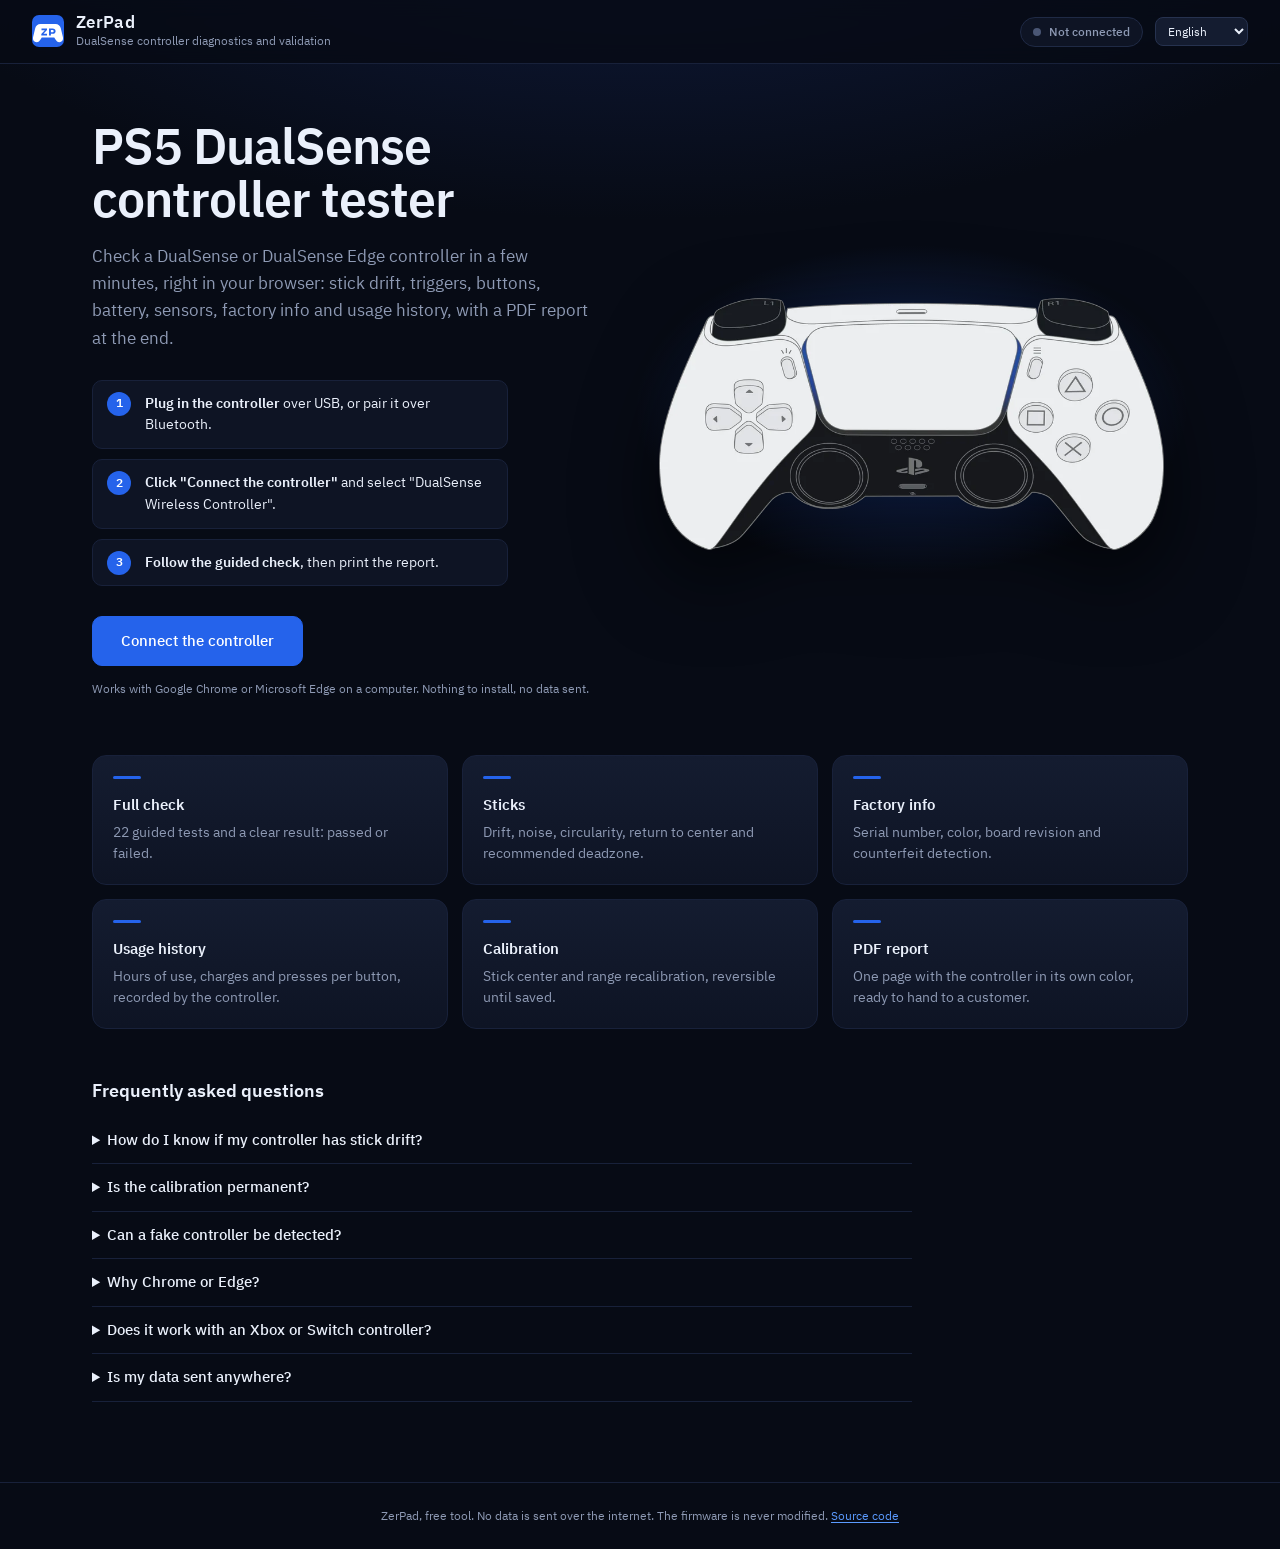
==== commit dd94d79e: "FAQ on the home page in all languages with FAQPage data; page description mentions the quick test fo" ====
--- a/index.html
+++ b/index.html
@@ -3,8 +3,8 @@
 <head>
 <meta charset="utf-8">
 <meta name="viewport" content="width=device-width, initial-scale=1">
-<title>ZerPad | Testeur de manette PS5 DualSense en ligne</title>
-<meta name="description" content="Testez une manette PS5 DualSense ou DualSense Edge dans le navigateur : dérive des sticks (drift), gâchettes adaptatives, boutons, batterie, gyroscope, infos usine, historique d'usage, calibration et rapport PDF. Gratuit, sans installation.">
+<title>ZerPad | Testeur de manette PS5 DualSense en ligne (drift, batterie, calibration)</title>
+<meta name="description" content="Testez une manette PS5 DualSense ou DualSense Edge dans le navigateur : dérive des sticks (drift), gâchettes adaptatives, boutons, batterie, gyroscope, infos usine, historique d'usage, calibration et rapport PDF. Test rapide aussi pour les manettes Xbox et Switch, sur Firefox, Safari et téléphone. Gratuit, sans installation.">
 <meta name="theme-color" content="#070b15">
 <link rel="canonical" href="https://anzher44.github.io/zerpad/">
 <meta property="og:type" content="website">
@@ -22,13 +22,69 @@
   "url": "https://anzher44.github.io/zerpad/",
   "description": "Browser tool to test, validate and recalibrate PS5 DualSense and DualSense Edge controllers: stick drift, adaptive triggers, buttons, battery, motion sensors, factory info, usage history and PDF report.",
   "applicationCategory": "UtilitiesApplication",
-  "operatingSystem": "Windows, macOS, Linux, ChromeOS",
-  "browserRequirements": "Google Chrome or Microsoft Edge with WebHID",
-  "inLanguage": ["fr", "en"],
+  "operatingSystem": "Windows, macOS, Linux, ChromeOS, Android",
+  "browserRequirements": "Google Chrome or Microsoft Edge with WebHID for the full test; any browser with the Gamepad API for the quick test",
+  "inLanguage": ["fr", "en", "es", "de", "it", "pt"],
   "isAccessibleForFree": true,
   "offers": { "@type": "Offer", "price": "0", "priceCurrency": "EUR" },
   "license": "https://opensource.org/licenses/MIT",
   "codeRepository": "https://github.com/anzher44/zerpad"
+}
+</script>
+<script type="application/ld+json">
+{
+ "@context": "https://schema.org",
+ "@type": "FAQPage",
+ "mainEntity": [
+  {
+   "@type": "Question",
+   "name": "Comment savoir si ma manette a de la dérive (drift) ?",
+   "acceptedAnswer": {
+    "@type": "Answer",
+    "text": "Lancez le contrôle et laissez les sticks au repos : ZerPad mesure leur décalage et leur bruit. Jusqu'à 3,5 % le stick est bon, de 3,5 à 6 % une calibration est conseillée, au-delà c'est de la dérive. Un bruit supérieur à 1,5 % indique un potentiomètre usé."
+   }
+  },
+  {
+   "@type": "Question",
+   "name": "La calibration est-elle définitive ?",
+   "acceptedAnswer": {
+    "@type": "Answer",
+    "text": "Non, tant que vous ne cliquez pas sur « Sauvegarder définitivement », les nouvelles valeurs sont temporaires et l'ancienne calibration revient au redémarrage de la manette. Une fois sauvegardée, vous pouvez recalibrer à tout moment."
+   }
+  },
+  {
+   "@type": "Question",
+   "name": "Peut-on reconnaître une fausse manette ?",
+   "acceptedAnswer": {
+    "@type": "Answer",
+    "text": "ZerPad vérifie que la manette répond aux commandes internes de Sony et que ses infos usine sont cohérentes (numéro de série, carte mère, date du firmware). Une manette qui échoue à ces contrôles est très probablement une copie."
+   }
+  },
+  {
+   "@type": "Question",
+   "name": "Pourquoi faut-il Chrome ou Edge ?",
+   "acceptedAnswer": {
+    "@type": "Answer",
+    "text": "Le test complet utilise WebHID, que seuls Chrome et Edge sur ordinateur proposent. Sur Firefox, Safari et téléphone, un test rapide reste disponible : boutons, sticks, gâchettes, dérive et vibration."
+   }
+  },
+  {
+   "@type": "Question",
+   "name": "Ça marche avec une manette Xbox ou Switch ?",
+   "acceptedAnswer": {
+    "@type": "Answer",
+    "text": "Oui, pour le test rapide : boutons, sticks, gâchettes, dérive, circularité et vibration selon le navigateur. Les infos usine, la batterie, l'historique d'usage et la calibration sont réservés à la DualSense et à la DualSense Edge."
+   }
+  },
+  {
+   "@type": "Question",
+   "name": "Mes données sont-elles envoyées quelque part ?",
+   "acceptedAnswer": {
+    "@type": "Answer",
+    "text": "Non. Tout se passe dans votre navigateur : aucune mesure n'est envoyée sur internet. L'historique des contrôles reste sur cet ordinateur."
+   }
+  }
+ ]
 }
 </script>
 <link rel="manifest" href="manifest.webmanifest">
@@ -120,6 +176,15 @@
     <div><h2>Calibration</h2><p>Recalibrage du centre et de l'amplitude des sticks, réversible jusqu'à la sauvegarde.</p></div>
     <div><h2>Rapport PDF</h2><p>Une page avec la manette dans sa couleur, prête à remettre à un client.</p></div>
   </div>
+  <div class="faq">
+    <h2>Questions fréquentes</h2>
+    <details><summary>Comment savoir si ma manette a de la dérive (drift) ?</summary><p>Lancez le contrôle et laissez les sticks au repos : ZerPad mesure leur décalage et leur bruit. Jusqu'à 3,5 % le stick est bon, de 3,5 à 6 % une calibration est conseillée, au-delà c'est de la dérive. Un bruit supérieur à 1,5 % indique un potentiomètre usé.</p></details>
+    <details><summary>La calibration est-elle définitive ?</summary><p>Non, tant que vous ne cliquez pas sur « Sauvegarder définitivement », les nouvelles valeurs sont temporaires et l'ancienne calibration revient au redémarrage de la manette. Une fois sauvegardée, vous pouvez recalibrer à tout moment.</p></details>
+    <details><summary>Peut-on reconnaître une fausse manette ?</summary><p>ZerPad vérifie que la manette répond aux commandes internes de Sony et que ses infos usine sont cohérentes (numéro de série, carte mère, date du firmware). Une manette qui échoue à ces contrôles est très probablement une copie.</p></details>
+    <details><summary>Pourquoi faut-il Chrome ou Edge ?</summary><p>Le test complet utilise WebHID, que seuls Chrome et Edge sur ordinateur proposent. Sur Firefox, Safari et téléphone, un test rapide reste disponible : boutons, sticks, gâchettes, dérive et vibration.</p></details>
+    <details><summary>Ça marche avec une manette Xbox ou Switch ?</summary><p>Oui, pour le test rapide : boutons, sticks, gâchettes, dérive, circularité et vibration selon le navigateur. Les infos usine, la batterie, l'historique d'usage et la calibration sont réservés à la DualSense et à la DualSense Edge.</p></details>
+    <details><summary>Mes données sont-elles envoyées quelque part ?</summary><p>Non. Tout se passe dans votre navigateur : aucune mesure n'est envoyée sur internet. L'historique des contrôles reste sur cet ordinateur.</p></details>
+  </div>
 </section>
 <div id="seenBefore" class="banner info" hidden></div>
 <div id="cloneWarn" class="banner bad" hidden></div>
--- a/style.css
+++ b/style.css
@@ -349,3 +349,10 @@
 .qbtn.on { background: var(--primary); color: #fff; }
 .qactions { display: flex; flex-wrap: wrap; gap: 8px; margin-top: 10px; }
 @media (max-width: 640px) { .quick { margin: 12px 16px 0; } }
+
+/* FAQ */
+.faq { margin-top: 48px; max-width: 820px; }
+.faq h2 { font-size: 18px; margin: 0 0 12px; }
+.faq details { border-bottom: 1px solid var(--line2); padding: 12px 0; }
+.faq summary { cursor: pointer; font-weight: 500; font-size: 14.5px; }
+.faq p { margin: 8px 0 0; font-size: 13.5px; color: var(--muted); line-height: 1.6; }
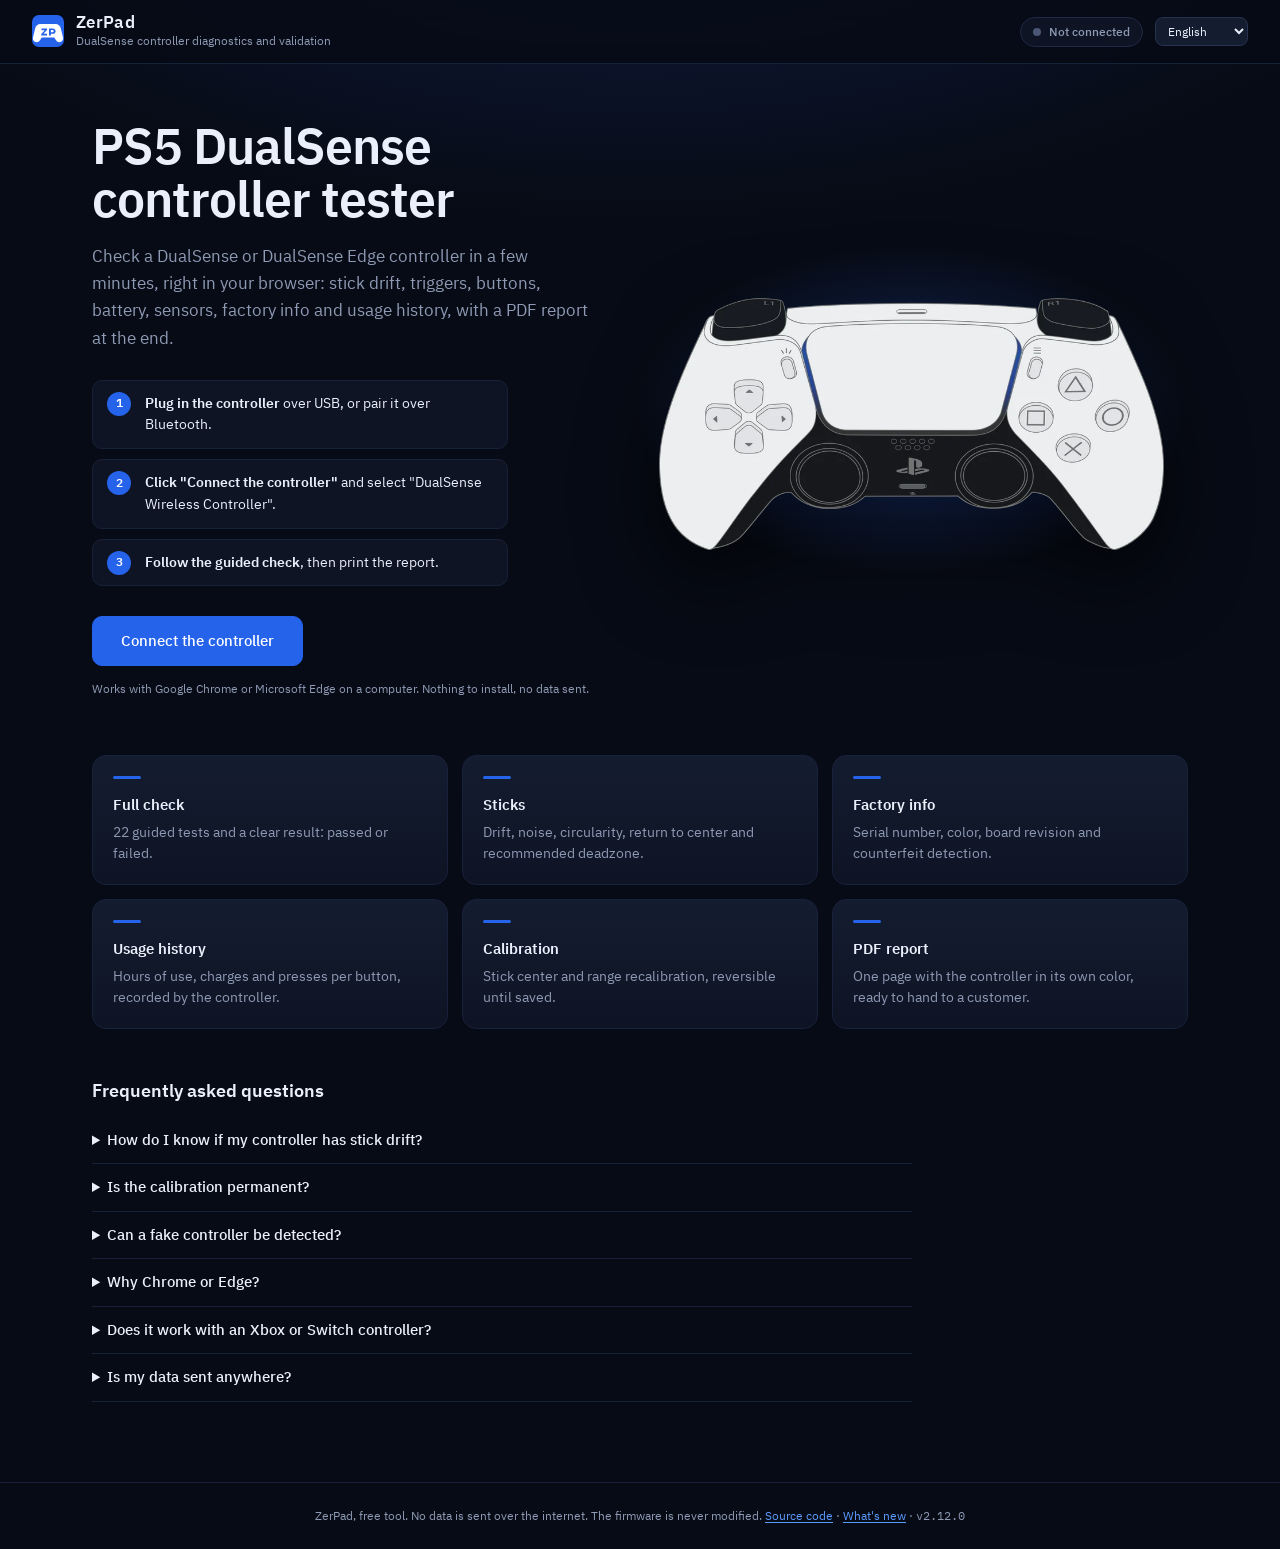
==== commit 0a191e3e: "Balance game with the accelerometer, keyboard confirm in manual tests, update notice, motors tested " ====
--- a/index.html
+++ b/index.html
@@ -7,6 +7,13 @@
 <meta name="description" content="Testez une manette PS5 DualSense ou DualSense Edge dans le navigateur : dérive des sticks (drift), gâchettes adaptatives, boutons, batterie, gyroscope, infos usine, historique d'usage, calibration et rapport PDF. Test rapide aussi pour les manettes Xbox et Switch, sur Firefox, Safari et téléphone. Gratuit, sans installation.">
 <meta name="theme-color" content="#070b15">
 <link rel="canonical" href="https://anzher44.github.io/zerpad/">
+<link rel="alternate" hreflang="fr" href="https://anzher44.github.io/zerpad/">
+<link rel="alternate" hreflang="en" href="https://anzher44.github.io/zerpad/?lang=en">
+<link rel="alternate" hreflang="es" href="https://anzher44.github.io/zerpad/?lang=es">
+<link rel="alternate" hreflang="de" href="https://anzher44.github.io/zerpad/?lang=de">
+<link rel="alternate" hreflang="it" href="https://anzher44.github.io/zerpad/?lang=it">
+<link rel="alternate" hreflang="pt" href="https://anzher44.github.io/zerpad/?lang=pt">
+<link rel="alternate" hreflang="x-default" href="https://anzher44.github.io/zerpad/">
 <meta property="og:type" content="website">
 <meta property="og:url" content="https://anzher44.github.io/zerpad/">
 <meta property="og:title" content="ZerPad | Testeur de manette PS5 DualSense en ligne">
@@ -89,19 +96,23 @@
 </script>
 <link rel="manifest" href="manifest.webmanifest">
 <link rel="icon" href="icon.svg" type="image/svg+xml">
+<link rel="icon" href="assets/icon-192.png" sizes="192x192" type="image/png">
 <link rel="apple-touch-icon" href="assets/icon-180.png">
 <link rel="stylesheet" href="style.css">
 <script>
 // Hide the page until a non-French dictionary is applied, so the French text never flashes
 (function () {
   var all = ['fr', 'en', 'es', 'de', 'it', 'pt'], l = null;
-  try { l = localStorage.getItem('zerpad.lang') || localStorage.getItem('zherpad.lang'); } catch (e) { /* storage unavailable */ }
+  try { l = new URLSearchParams(location.search).get('lang') || localStorage.getItem('zerpad.lang') || localStorage.getItem('zherpad.lang'); } catch (e) { /* storage unavailable */ }
   if (all.indexOf(l) < 0) {
     l = 'en';
     var nav = navigator.languages && navigator.languages.length ? navigator.languages : [navigator.language || ''];
     for (var i = 0; i < nav.length; i++) { var c = String(nav[i]).slice(0, 2).toLowerCase(); if (all.indexOf(c) >= 0) { l = c; break; } }
   }
   if (l !== 'fr') {
+    // fetch the dictionary now rather than after the whole page
+    var pl = document.createElement('link'); pl.rel = 'preload'; pl.as = 'script'; pl.href = 'i18n-' + l + '.js';
+    document.head.appendChild(pl);
     document.documentElement.classList.add('i18n-wait');
     setTimeout(function () { document.documentElement.classList.remove('i18n-wait'); }, 2000);
   }
@@ -119,6 +130,7 @@
   </div>
   <div class="conn">
     <span id="connStatus" class="pill off">Non connectée</span>
+    <button id="btnInstall" class="ghost" hidden>Installer</button>
     <button id="btnConnect" class="primary">Connecter la manette</button>
     <select id="selLang" class="lang" aria-label="Langue / Language"></select>
     <button id="btnPowerOff" class="ghost" hidden>Éteindre</button>
@@ -127,6 +139,7 @@
 </header>
 
 <main>
+<noscript><div class="banner warn">ZerPad a besoin de JavaScript pour lire la manette : activez-le dans votre navigateur. / ZerPad needs JavaScript to read the controller: please enable it.</div></noscript>
 <div id="unsupported" class="banner warn" hidden data-i18n-html>
   Votre navigateur ne gère pas <b>WebHID</b>. Ouvrez cette page avec <b>Google Chrome</b> ou <b>Microsoft Edge</b> (ordinateur).
 </div>
@@ -148,6 +161,8 @@
   <div class="qactions">
     <button id="qDrift">Mesurer la dérive (3 s)</button>
     <button id="qRumble">Tester la vibration</button>
+    <button id="qCopy" class="ghost">Copier le résumé</button>
+    <button id="qShare" class="ghost" hidden>Partager</button>
     <button id="qClear" class="ghost">Effacer les traces</button>
   </div>
   <p id="qDriftRes" class="small" aria-live="polite"></p>
@@ -166,7 +181,7 @@
       <button id="btnConnect2" class="primary big">Connecter la manette</button>
       <p class="small">Fonctionne avec Google Chrome ou Microsoft Edge sur ordinateur. Rien à installer, aucune donnée envoyée.</p>
     </div>
-    <img class="wl-img" src="assets/controllers/00.webp" alt="Manette DualSense" width="440" height="245">
+    <img class="wl-img" src="assets/controllers/00.webp" alt="Manette DualSense" width="440" height="245" fetchpriority="high">
   </div>
   <div class="features">
     <div><h2>Contrôle complet</h2><p>22 tests guidés et un verdict clair : validée ou non validée.</p></div>
@@ -400,6 +415,7 @@
   <div class="card">
     <h2>Historique (ce navigateur)</h2>
     <div id="history" class="small">-</div>
+    <button id="btnClearHistory" class="ghost small" hidden>Effacer l'historique</button>
   </div>
 </section>
 
@@ -434,6 +450,15 @@
       <p id="gDoseStatus" class="gstatus"></p>
       <p id="gDoseBest" class="small"></p>
     </div>
+    <div class="card game">
+      <h2>Équilibre</h2>
+      <p class="small">Inclinez la manette pour garder la bille au centre malgré le courant qui la pousse. Un test ludique de l'accéléromètre.</p>
+      <canvas id="gBalCv"></canvas>
+      <div class="row"><button id="gBalStart" class="primary">Jouer</button>
+        <label class="row">Avant / arrière <select id="gBalAxis"><option value="norm">Normal</option><option value="inv">Inversé</option></select></label></div>
+      <p id="gBalStatus" class="gstatus"></p>
+      <p id="gBalBest" class="small"></p>
+    </div>
   </div>
 </section>
 
@@ -503,7 +528,8 @@
 
 <footer class="foot small">
   ZerPad, outil libre. Aucune donnée n'est envoyée sur internet. Le firmware n'est jamais modifié.
-  <a href="https://github.com/anzher44/zerpad">Code source</a>
+  <a href="https://github.com/anzher44/zerpad">Code source</a> ·
+  <a href="https://github.com/anzher44/zerpad/commits/main">Nouveautés</a> · <span id="appVersion" class="mono"></span>
 </footer>
 
 <script src="i18n.js"></script>
--- a/style.css
+++ b/style.css
@@ -356,3 +356,10 @@
 .faq details { border-bottom: 1px solid var(--line2); padding: 12px 0; }
 .faq summary { cursor: pointer; font-weight: 500; font-size: 14.5px; }
 .faq p { margin: 8px 0 0; font-size: 13.5px; color: var(--muted); line-height: 1.6; }
+#btnClearHistory { margin-top: 12px; }
+
+/* Less motion when the system asks for it */
+@media (prefers-reduced-motion: reduce) {
+  *, *::before, *::after { transition-duration: .01ms !important; animation-duration: .01ms !important; animation-iteration-count: 1 !important; scroll-behavior: auto !important; }
+}
+.kbd-hint { flex-basis: 100%; margin: 4px 0 0; }
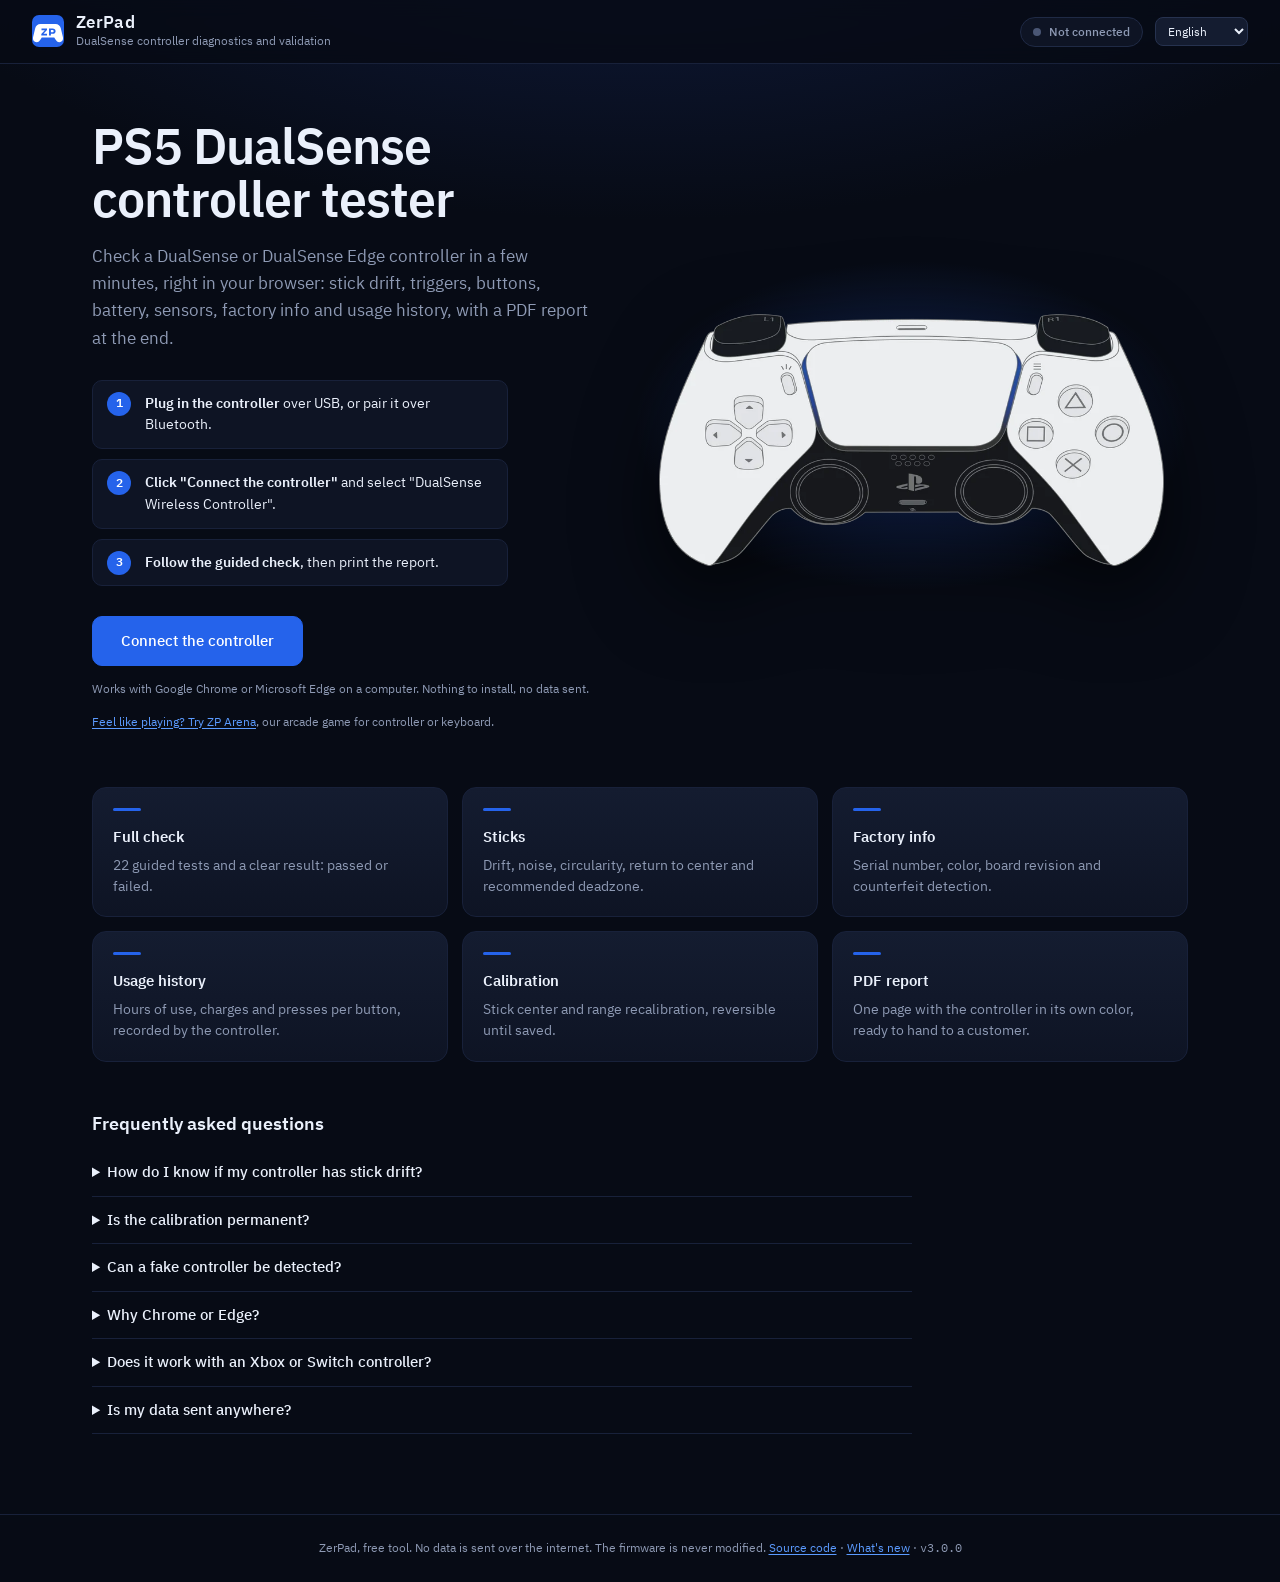
==== commit 605d56f5: "ZP Arena: arcade game with waves, a boss every 5 waves, power-ups and combos; DualSense adaptive tri" ====
--- a/index.html
+++ b/index.html
@@ -167,6 +167,7 @@
   </div>
   <p id="qDriftRes" class="small" aria-live="polite"></p>
   <p id="qRumbleRes" class="small" aria-live="polite"></p>
+  <p class="small"><a href="play.html">Jouer à ZP Arena avec cette manette</a></p>
 </section>
 <section id="welcome">
   <div class="wl-main">
@@ -180,6 +181,7 @@
       </ol>
       <button id="btnConnect2" class="primary big">Connecter la manette</button>
       <p class="small">Fonctionne avec Google Chrome ou Microsoft Edge sur ordinateur. Rien à installer, aucune donnée envoyée.</p>
+      <p class="small"><a href="play.html">Envie de jouer ? Essayez ZP Arena</a>, notre jeu d'arcade à la manette ou au clavier.</p>
     </div>
     <img class="wl-img" src="assets/controllers/00.webp" alt="Manette DualSense" width="440" height="245" fetchpriority="high">
   </div>
@@ -422,7 +424,14 @@
 <!-- Games -->
 <section role="tabpanel" id="tab-games" class="panel">
   <header class="ph"><span class="ph-n">05</span><h1>Jeux</h1></header>
-  <p class="small intro">Trois petits jeux pour prendre en main la manette et vérifier les commandes en conditions réelles. Les records restent dans ce navigateur.</p>
+  <div class="card arena-promo">
+    <div>
+      <h2>ZP Arena</h2>
+      <p class="small">Le vrai jeu de ZerPad : survivez à des vagues d'ennemis, affrontez un boss toutes les 5 vagues. Les gâchettes adaptatives, les vibrations et la barre lumineuse suivent la partie.</p>
+    </div>
+    <a class="btnlink primary" href="play.html">Jouer à ZP Arena</a>
+  </div>
+  <p class="small intro">Quatre petits jeux pour prendre en main la manette et vérifier les commandes en conditions réelles. Les records restent dans ce navigateur.</p>
   <div class="grid3">
     <div class="card game">
       <h2>Réflexes</h2>
--- a/style.css
+++ b/style.css
@@ -363,3 +363,12 @@
   *, *::before, *::after { transition-duration: .01ms !important; animation-duration: .01ms !important; animation-iteration-count: 1 !important; scroll-behavior: auto !important; }
 }
 .kbd-hint { flex-basis: 100%; margin: 4px 0 0; }
+
+/* ZP Arena promotion in the Games tab */
+.arena-promo { display: flex; flex-wrap: wrap; gap: 16px; align-items: center; justify-content: space-between; border-color: var(--btn-border); }
+.arena-promo > div { flex: 1 1 320px; }
+.arena-promo h2 { margin: 0 0 6px; font-size: 18px; }
+.arena-promo p { margin: 0; }
+a.btnlink { display: inline-block; padding: 9px 16px; border-radius: 10px; font-weight: 600; text-decoration: none; }
+a.btnlink.primary { background: var(--primary); color: var(--on-primary); }
+a.btnlink.primary:hover { background: var(--primary-hover); }
